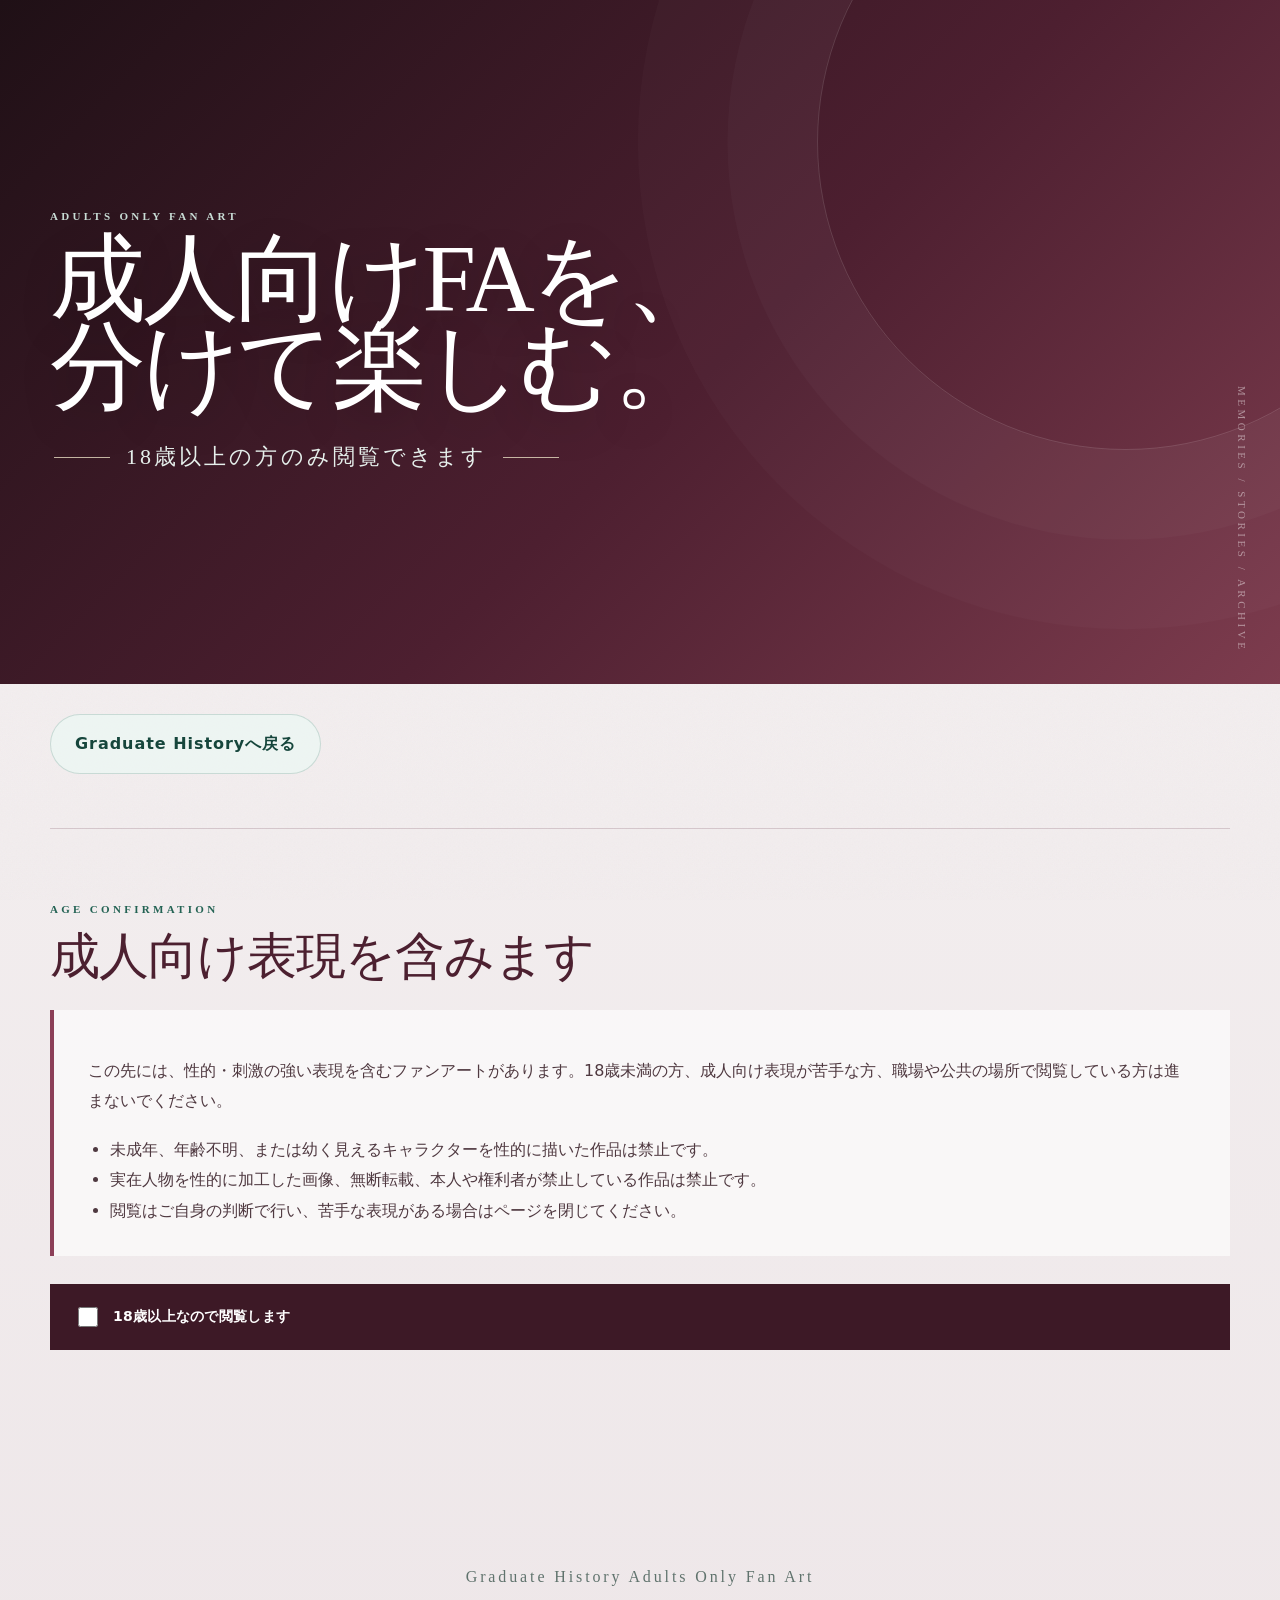
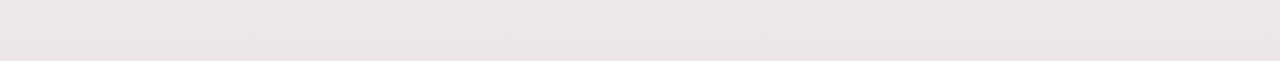
==== adult-fanart/index.html @ 20fa374c "Add files via upload" ====
<!doctype html>
<html lang="ja">
<head>
  <meta charset="utf-8">
  <meta name="viewport" content="width=device-width,initial-scale=1">
  <title>成人向けFA | Graduate History</title>
  <meta name="description" content="18歳以上を対象としたGraduate Historyの成人向けファンアートページ">
  <link rel="stylesheet" href="../styles.css?v=20260721-fa2">
</head>
<body class="fanart-page adult-fanart-page" data-fanart-category="adult">
<header class="hero adult-fanart-hero">
  <div class="wrap">
    <p class="eyebrow">Adults Only Fan Art</p>
    <h1>成人向けFAを、<br>分けて楽しむ。</h1>
    <p class="subtitle">18歳以上の方のみ閲覧できます</p>
  </div>
</header>
<main class="wrap fanart-main">
  <nav class="register-back" aria-label="トップページへ戻る"><a class="button ghost" href="../">Graduate Historyへ戻る</a></nav>

  <section id="adultGate" class="adult-gate">
    <p class="eyebrow">Age Confirmation</p>
    <h2>成人向け表現を含みます</h2>
    <div class="adult-warning">
      <p>この先には、性的・刺激の強い表現を含むファンアートがあります。18歳未満の方、成人向け表現が苦手な方、職場や公共の場所で閲覧している方は進まないでください。</p>
      <ul>
        <li>未成年、年齢不明、または幼く見えるキャラクターを性的に描いた作品は禁止です。</li>
        <li>実在人物を性的に加工した画像、無断転載、本人や権利者が禁止している作品は禁止です。</li>
        <li>閲覧はご自身の判断で行い、苦手な表現がある場合はページを閉じてください。</li>
      </ul>
    </div>
    <label class="adult-confirm"><input id="adultConfirm" type="checkbox"> 18歳以上なので閲覧します</label>
  </section>

  <div id="adultContent" class="adult-content hidden">
    <section class="fanart-gallery-section">
      <div class="fanart-section-heading">
        <p class="eyebrow">Adults Only Random Art</p>
        <h2>成人向けFA</h2>
        <p>承認された成人向け作品の中から、ランダムで一枚を展示します。</p>
      </div>
      <div id="fanArtViewer" class="fanart-viewer adult-fanart-viewer" aria-live="polite">
        <div class="fanart-empty"><p>作品を読み込んでいます。</p></div>
      </div>
      <div class="actions fanart-view-actions">
        <button id="nextFanArtButton" class="button primary" type="button">別の作品を表示</button>
      </div>
      <p class="fanart-protection-copy">掲載画像の無断保存・無断転載・無断使用・AI学習への利用は禁止です。</p>
    </section>

    <section class="fanart-submit-section">
      <div class="fanart-section-heading">
        <p class="eyebrow">Adults Only Contribution</p>
        <h2>成人向けFAを登録する</h2>
        <p>送信された作品は、通常FAとは別に管理者が確認します。</p>
      </div>
      <div class="notice fanart-rules adult-submit-warning">
        <p class="notice-title">成人向けFAの投稿ルール</p>
        <p>成人として明確に設定され、成人に見えるキャラクターの作品のみ登録できます。未成年・年齢不明・幼く見えるキャラクター、実在人物の性的画像、無断転載、掲載許可のない作品は禁止です。</p>
      </div>
      <form id="fanArtForm" class="fanart-form">
        <div class="form-grid fanart-form-grid">
          <label>VTuberの活動名<input name="activityName" type="text" required maxlength="100"></label>
          <label>作品タイトル<input name="title" type="text" maxlength="120"></label>
          <fieldset class="fanart-author-choice wide">
            <legend>作者名の表示</legend>
            <label><input type="radio" name="authorMode" value="anonymous" checked> 匿名で表示</label>
            <label><input type="radio" name="authorMode" value="named"> 記入した名前で表示</label>
          </fieldset>
          <label id="authorNameField" class="wide fanart-conditional-field hidden">表示する作者名<input name="authorName" type="text" maxlength="80" placeholder="作者名・ハンドルネーム"></label>
          <label class="wide">成人向けFA画像<input id="fanArtFile" name="fanArtFile" type="file" accept="image/jpeg,image/png,image/webp" required><span class="field-help">JPEG・PNG・WebP、5MBまで</span></label>
          <div id="fanArtPreview" class="fanart-upload-preview wide hidden"></div>
          <label class="wide">作品について・補足<textarea name="note" rows="4" maxlength="500"></textarea></label>
        </div>
        <label class="rules fanart-submit-rules"><input id="fanArtRulesAccepted" type="checkbox" required> 成人向け投稿ルールを確認し、公開可能な作品のみを送信します。</label>
        <button id="fanArtSubmitButton" class="button primary submit" type="submit" disabled aria-disabled="true">成人向けFAを送信する</button>
        <p id="fanArtFormMessage" class="form-message" aria-live="polite"></p>
      </form>
    </section>
  </div>
</main>
<footer><div class="wrap">Graduate History Adults Only Fan Art</div></footer>
<script src="../config.js"></script>
<script src="../fanart.js?v=20260721-fa2"></script>
</body>
</html>
---- styles.css ----
:root{
  --aoi-950:#071f1b;
  --aoi-900:#0d3029;
  --aoi-800:#16463c;
  --aoi-700:#246354;
  --aoi-600:#3a7f6d;
  --aoi-500:#67a08f;
  --aoi-300:#b9d3cb;
  --aoi-200:#d7e7e2;
  --aoi-100:#edf5f2;
  --moon:#f7f8f4;
  --paper:#fbfbf8;
  --ink:#172722;
  --muted:#6e7e78;
  --gold:#b7a06a;
  --gold-soft:#e7dcc1;
  --line:rgba(24,73,62,.14);
  --shadow:0 32px 90px rgba(6,33,28,.11);
}

*{box-sizing:border-box}
html{scroll-behavior:smooth}
body{
  margin:0;
  min-height:100vh;
  color:var(--ink);
  font-family:"Yu Gothic","Hiragino Kaku Gothic ProN",system-ui,sans-serif;
  line-height:1.85;
  background:
    radial-gradient(circle at 9% 12%,rgba(103,160,143,.12),transparent 27%),
    radial-gradient(circle at 92% 30%,rgba(183,160,106,.10),transparent 22%),
    linear-gradient(180deg,#f7faf8 0%,#eef4f1 52%,#f8f8f4 100%);
}
body::before{
  content:"";
  position:fixed;
  inset:0;
  pointer-events:none;
  opacity:.24;
  background-image:url("data:image/svg+xml,%3Csvg xmlns='http://www.w3.org/2000/svg' width='180' height='180' viewBox='0 0 180 180'%3E%3Cfilter id='n'%3E%3CfeTurbulence type='fractalNoise' baseFrequency='.8' numOctaves='3' stitchTiles='stitch'/%3E%3C/filter%3E%3Crect width='100%25' height='100%25' filter='url(%23n)' opacity='.12'/%3E%3C/svg%3E");
}

.wrap{width:min(1180px,calc(100% - 40px));margin:auto;position:relative;z-index:1}

.hero{
  position:relative;
  min-height:76vh;
  display:grid;
  align-items:center;
  overflow:hidden;
  color:#fff;
  background:
    linear-gradient(115deg,rgba(5,27,23,.98) 0%,rgba(13,48,41,.96) 52%,rgba(29,91,76,.91) 100%),
    radial-gradient(circle at 72% 28%,rgba(255,255,255,.10),transparent 34%);
}
.hero::before{
  content:"";
  position:absolute;
  width:48vw;
  height:48vw;
  min-width:430px;
  min-height:430px;
  right:-12vw;
  top:-13vw;
  border-radius:50%;
  border:1px solid rgba(255,255,255,.14);
  box-shadow:0 0 0 7vw rgba(255,255,255,.025),0 0 0 14vw rgba(255,255,255,.018);
}
.hero::after{
  content:"MEMORIES  /  STORIES  /  ARCHIVE";
  position:absolute;
  right:28px;
  bottom:32px;
  color:rgba(255,255,255,.46);
  font-family:Georgia,serif;
  font-size:11px;
  letter-spacing:.32em;
  writing-mode:vertical-rl;
}
.hero .wrap{padding:90px 0}
.hero .eyebrow{color:#c9ddd6}
.hero h1{
  margin:0;
  max-width:900px;
  font-family:Georgia,"Yu Mincho",serif;
  font-weight:400;
  font-size:clamp(54px,10vw,128px);
  line-height:.92;
  letter-spacing:-.035em;
  text-shadow:0 12px 42px rgba(0,0,0,.22);
}
.subtitle{
  margin:26px 0 0;
  padding-left:4px;
  font-family:"Yu Mincho",serif;
  font-size:clamp(15px,2vw,22px);
  letter-spacing:.14em;
  color:#e5efeb;
}
.subtitle::before{content:"";display:inline-block;width:56px;height:1px;background:var(--gold-soft);vertical-align:middle;margin-right:16px;opacity:.8}

main{padding:34px 0 88px}
.panel{
  position:relative;
  overflow:hidden;
  margin:42px 0;
  padding:48px;
  border:1px solid rgba(255,255,255,.65);
  border-radius:34px;
  background:rgba(251,252,249,.78);
  box-shadow:var(--shadow);
  backdrop-filter:blur(22px) saturate(120%);
}
.panel::before{
  content:"";
  position:absolute;
  width:180px;
  height:180px;
  right:-72px;
  top:-86px;
  border-radius:50%;
  border:1px solid rgba(36,99,84,.10);
  box-shadow:0 0 0 26px rgba(36,99,84,.025);
}
.panel:nth-of-type(even){margin-left:4vw}
.panel:nth-of-type(odd){margin-right:4vw}

.eyebrow{
  margin:0 0 8px;
  color:var(--aoi-700);
  font-family:Georgia,serif;
  font-size:11px;
  font-weight:600;
  letter-spacing:.30em;
  text-transform:uppercase;
}
h2{
  margin:0 0 24px;
  color:var(--aoi-950);
  font-family:Georgia,"Yu Mincho",serif;
  font-weight:500;
  font-size:clamp(30px,4.2vw,50px);
  line-height:1.18;
  letter-spacing:-.02em;
}
.lead{font-size:18px;color:#38554d}
.muted{color:var(--muted)}
.hidden{display:none!important}

.section-head,.search-row,.actions{display:flex;gap:18px;align-items:center;justify-content:space-between}
.button{
  position:relative;
  overflow:hidden;
  border:0;
  border-radius:999px;
  padding:14px 24px;
  font-weight:800;
  letter-spacing:.06em;
  cursor:pointer;
  text-decoration:none;
  display:inline-flex;
  align-items:center;
  justify-content:center;
  transition:transform .22s ease,box-shadow .22s ease,filter .22s ease;
}
.button::after{content:"";position:absolute;inset:0;background:linear-gradient(110deg,transparent 20%,rgba(255,255,255,.22),transparent 80%);transform:translateX(-120%);transition:transform .45s ease}
.button:hover{transform:translateY(-2px)}
.button:hover::after{transform:translateX(120%)}
.primary{color:#fff;background:linear-gradient(135deg,var(--aoi-900),var(--aoi-600));box-shadow:0 15px 34px rgba(13,48,41,.20)}
.ghost{color:var(--aoi-800);background:rgba(237,245,242,.9);border:1px solid rgba(36,99,84,.18)}

.video-grid{display:grid;grid-template-columns:repeat(3,1fr);gap:20px}
.video-card,.profile-card{
  position:relative;
  min-height:180px;
  overflow:hidden;
  padding:24px;
  border:1px solid rgba(36,99,84,.12);
  border-radius:26px;
  background:linear-gradient(160deg,rgba(255,255,255,.95),rgba(237,245,242,.82));
  box-shadow:0 16px 40px rgba(12,55,46,.07);
  transition:transform .22s ease,box-shadow .22s ease,border-color .22s ease;
}
.video-card::before,.profile-card::before{content:"";position:absolute;left:0;top:0;width:100%;height:4px;background:linear-gradient(90deg,var(--aoi-700),var(--gold),transparent)}
.video-card:hover,.profile-card:hover{transform:translateY(-5px);box-shadow:0 24px 54px rgba(12,55,46,.11);border-color:rgba(36,99,84,.22)}
.video-card h3,.profile-card h3{margin:0 0 10px;color:var(--aoi-950);font-family:"Yu Mincho",serif;font-size:22px}
.video-card a{color:var(--aoi-700);font-weight:800;text-decoration:none;border-bottom:1px solid rgba(36,99,84,.28)}
.profile-list{display:grid;grid-template-columns:repeat(2,1fr);gap:18px;margin-top:24px}

.search-row{
  padding:8px;
  border-radius:999px;
  background:rgba(255,255,255,.78);
  border:1px solid rgba(36,99,84,.15);
  box-shadow:inset 0 1px 0 rgba(255,255,255,.75),0 12px 30px rgba(13,48,41,.06);
}
.search-row input{
  flex:1;
  min-width:0;
  padding:12px 18px;
  border:0;
  border-radius:999px;
  background:transparent;
  color:var(--ink);
  font:inherit;
}
.search-row input:focus,input:focus,select:focus,textarea:focus{outline:none;border-color:var(--aoi-500);box-shadow:0 0 0 4px rgba(58,127,109,.12)}

.notice{
  margin:24px 0;
  padding:20px 22px;
  color:#38534b;
  background:linear-gradient(135deg,rgba(237,245,242,.94),rgba(255,255,255,.78));
  border:1px solid rgba(36,99,84,.13);
  border-left:3px solid var(--gold);
  border-radius:18px;
}
.tabs{display:flex;gap:10px;flex-wrap:wrap;margin:30px 0}
.tab{
  border:1px solid rgba(36,99,84,.16);
  border-radius:999px;
  background:rgba(255,255,255,.70);
  color:var(--aoi-800);
  padding:11px 18px;
  cursor:pointer;
  font-weight:800;
  transition:.2s ease;
}
.tab:hover{background:var(--aoi-100);transform:translateY(-1px)}
.tab.active{color:#fff;border-color:transparent;background:linear-gradient(135deg,var(--aoi-900),var(--aoi-600));box-shadow:0 10px 22px rgba(13,48,41,.16)}

.form-section{
  border:1px solid rgba(36,99,84,.12);
  border-radius:24px;
  margin:18px 0;
  overflow:hidden;
  background:rgba(255,255,255,.62);
  box-shadow:0 14px 34px rgba(12,55,46,.045);
}
.form-section summary{
  position:relative;
  cursor:pointer;
  list-style:none;
  padding:21px 60px 21px 24px;
  color:var(--aoi-950);
  font-family:"Yu Mincho",serif;
  font-size:20px;
  font-weight:700;
  letter-spacing:.03em;
  background:linear-gradient(90deg,rgba(237,245,242,.92),rgba(255,255,255,.74));
}
.form-section summary::-webkit-details-marker{display:none}
.form-section summary::after{content:"＋";position:absolute;right:22px;top:50%;transform:translateY(-50%);color:var(--gold);font-family:system-ui,sans-serif;font-size:23px;font-weight:400}
.form-section[open] summary::after{content:"−"}
.form-section[open] summary{border-bottom:1px solid rgba(36,99,84,.10)}
.form-grid{display:grid;grid-template-columns:repeat(2,1fr);gap:20px;padding:26px}
.wide{grid-column:1/-1}
label{display:grid;gap:9px;color:#385149;font-size:14px;font-weight:800;letter-spacing:.02em}
input,select,textarea{
  width:100%;
  padding:14px 15px;
  border:1px solid rgba(36,99,84,.18);
  border-radius:15px;
  background:rgba(255,255,255,.88);
  color:var(--ink);
  font:inherit;
  transition:.18s ease;
}
input:hover,select:hover,textarea:hover{border-color:rgba(36,99,84,.30)}
textarea{resize:vertical;min-height:100px}
.rules{display:flex;align-items:flex-start;gap:12px;margin:24px 0;padding:17px 18px;border-radius:17px;background:rgba(237,245,242,.86);border:1px solid rgba(36,99,84,.11)}
.rules input{width:auto;margin-top:7px}
.form-message{min-height:1.8em;color:var(--aoi-800);font-weight:800}
.submit{min-width:240px}

footer{padding:28px 0 70px;text-align:center;color:#60736d;font-family:Georgia,serif;letter-spacing:.18em}
.bgm-toggle{
  position:fixed;
  right:22px;
  bottom:22px;
  z-index:1000;
  border:1px solid rgba(255,255,255,.18);
  border-radius:999px;
  padding:13px 18px;
  background:rgba(7,31,27,.88);
  color:#fff;
  font-weight:800;
  letter-spacing:.05em;
  cursor:pointer;
  box-shadow:0 18px 42px rgba(0,0,0,.22);
  backdrop-filter:blur(12px);
}

@media(max-width:900px){
  .hero{min-height:62vh}
  .panel:nth-of-type(even),.panel:nth-of-type(odd){margin-left:0;margin-right:0}
  .video-grid{grid-template-columns:1fr 1fr}
}
@media(max-width:720px){
  #registrationForm .detail-registration-title{
    margin:42px 0 16px;
    padding-top:18px;
    font-size:23px;
    letter-spacing:.08em;
  }
  .wrap{width:min(100% - 24px,1180px)}
  .hero .wrap{padding:72px 0}
  .hero::after{display:none}
  .panel{padding:26px 20px;border-radius:26px;margin:24px 0}
  .video-grid,.profile-list,.form-grid{grid-template-columns:1fr}
  .wide{grid-column:auto}
  .section-head,.search-row,.actions{align-items:stretch;flex-direction:column}
  .search-row{border-radius:24px;padding:10px}
  .search-row input{width:100%}
  .section-head .button,.search-row .button,.actions .button{width:100%}
  .bgm-toggle{right:14px;bottom:14px}
}

/* ===== Editorial form redesign ===== */
#registrationForm{
  --field-bg:rgba(255,255,255,.72);
  --field-line:rgba(20,76,64,.16);
  --field-focus:rgba(58,127,109,.18);
  counter-reset:field;
}

#registrationForm .detail-registration-title{
  margin:58px 0 20px;
  padding-top:22px;
  border-top:1px solid rgba(36,99,84,.16);
  color:var(--aoi-900);
  font-family:"Yu Mincho","Hiragino Mincho ProN",serif;
  font-size:clamp(24px,3vw,34px);
  font-weight:600;
  letter-spacing:.12em;
}

#registrationForm .form-section{
  border:0;
  border-radius:30px;
  background:
    linear-gradient(145deg,rgba(255,255,255,.76),rgba(237,245,242,.60));
  box-shadow:
    0 22px 60px rgba(8,44,37,.075),
    inset 0 1px 0 rgba(255,255,255,.9);
}

#registrationForm .form-section summary{
  min-height:76px;
  display:flex;
  align-items:center;
  padding:22px 74px 22px 30px;
  border:1px solid rgba(36,99,84,.10);
  border-radius:30px;
  background:
    linear-gradient(110deg,rgba(255,255,255,.94),rgba(230,241,237,.82));
  font-size:21px;
  letter-spacing:.08em;
}

#registrationForm .form-section[open] summary{
  border-radius:30px 30px 0 0;
  border-bottom-color:transparent;
}

#registrationForm .form-section summary::after{
  right:28px;
  width:34px;
  height:34px;
  display:grid;
  place-items:center;
  border:1px solid rgba(36,99,84,.14);
  border-radius:50%;
  background:rgba(255,255,255,.72);
  color:var(--aoi-700);
  font-size:20px;
}

#registrationForm .form-grid{
  gap:18px;
  padding:24px;
  border:1px solid rgba(36,99,84,.10);
  border-top:0;
  border-radius:0 0 30px 30px;
  background:
    linear-gradient(180deg,rgba(248,251,249,.72),rgba(255,255,255,.52));
}

#registrationForm .form-grid > label{
  counter-increment:field;
  position:relative;
  isolation:isolate;
  display:block;
  min-height:112px;
  padding:20px 20px 16px;
  overflow:hidden;
  border:1px solid var(--field-line);
  border-radius:22px;
  background:
    linear-gradient(145deg,rgba(255,255,255,.88),rgba(245,249,247,.72));
  box-shadow:
    0 10px 28px rgba(9,47,39,.045),
    inset 0 1px 0 rgba(255,255,255,.95);
  color:var(--aoi-900);
  font-family:"Yu Mincho","Hiragino Mincho ProN",serif;
  font-size:14px;
  font-weight:700;
  letter-spacing:.055em;
  transition:transform .22s ease,border-color .22s ease,box-shadow .22s ease,background .22s ease;
}

#registrationForm .form-grid > label::before{
  content:counter(field,decimal-leading-zero);
  position:absolute;
  right:16px;
  top:13px;
  z-index:-1;
  color:rgba(36,99,84,.065);
  font-family:Georgia,serif;
  font-size:42px;
  font-weight:400;
  line-height:1;
}

#registrationForm .form-grid > label::after{
  content:"";
  position:absolute;
  left:20px;
  right:20px;
  bottom:14px;
  height:1px;
  z-index:0;
  background:linear-gradient(90deg,var(--aoi-600),rgba(58,127,109,.08));
  transform:scaleX(0);
  transform-origin:left;
  transition:transform .24s ease;
}

#registrationForm .form-grid > label:focus-within{
  transform:translateY(-3px);
  border-color:rgba(58,127,109,.40);
  background:rgba(255,255,255,.96);
  box-shadow:
    0 18px 38px rgba(8,45,37,.10),
    0 0 0 5px var(--field-focus);
}

#registrationForm .form-grid > label:focus-within::after{transform:scaleX(1)}

#registrationForm .form-grid > label:hover{
  border-color:rgba(58,127,109,.28);
  box-shadow:0 14px 34px rgba(8,45,37,.075);
}

#registrationForm input,
#registrationForm select,
#registrationForm textarea{
  position:relative;
  z-index:1;
  display:block;
  margin-top:10px;
  padding:12px 0 8px;
  border:0;
  border-bottom:1px solid rgba(36,99,84,.22);
  border-radius:0;
  background:transparent;
  box-shadow:none;
  color:#183b32;
  font-family:"Yu Gothic","Hiragino Kaku Gothic ProN",system-ui,sans-serif;
  font-size:16px;
  font-weight:500;
  line-height:1.7;
}

#registrationForm input::placeholder,
#registrationForm textarea::placeholder{color:#9aaba5;font-weight:400}

#registrationForm input:focus,
#registrationForm select:focus,
#registrationForm textarea:focus{
  outline:none;
  border-color:var(--aoi-600);
  box-shadow:none;
}

#registrationForm textarea{
  min-height:112px;
  padding:13px 14px;
  border:1px solid rgba(36,99,84,.14);
  border-radius:14px;
  background:
    repeating-linear-gradient(
      to bottom,
      rgba(255,255,255,.66) 0,
      rgba(255,255,255,.66) 31px,
      rgba(58,127,109,.09) 32px
    );
  line-height:32px;
}

#registrationForm textarea:focus{
  border-color:rgba(58,127,109,.40);
  background:
    repeating-linear-gradient(
      to bottom,
      rgba(255,255,255,.95) 0,
      rgba(255,255,255,.95) 31px,
      rgba(58,127,109,.12) 32px
    );
}

#registrationForm select{
  cursor:pointer;
  appearance:none;
  background-image:
    linear-gradient(45deg,transparent 50%,var(--aoi-600) 50%),
    linear-gradient(135deg,var(--aoi-600) 50%,transparent 50%);
  background-position:calc(100% - 14px) 55%,calc(100% - 8px) 55%;
  background-size:6px 6px,6px 6px;
  background-repeat:no-repeat;
  padding-right:30px;
}

#registrationForm input[type="date"]{
  color-scheme:light;
}

#registrationForm .wide{
  grid-column:1/-1;
  min-height:132px;
}

#registrationForm .rules{
  position:relative;
  margin:30px 0 22px;
  padding:20px 22px 20px 58px;
  border:1px solid rgba(36,99,84,.12);
  border-radius:22px;
  background:linear-gradient(135deg,rgba(237,245,242,.95),rgba(255,255,255,.74));
  color:#36534a;
  font-family:"Yu Mincho",serif;
}

#registrationForm .rules input{
  position:absolute;
  left:22px;
  top:18px;
  width:22px;
  height:22px;
  margin:0;
  accent-color:var(--aoi-700);
}

#registrationForm .submit{
  min-width:300px;
  padding:16px 30px;
  border-radius:18px;
  font-family:"Yu Mincho",serif;
  letter-spacing:.12em;
}

@media(max-width:720px){
  #registrationForm .form-section summary{
    min-height:66px;
    padding:18px 58px 18px 20px;
    font-size:17px;
    letter-spacing:.04em;
  }
  #registrationForm .form-grid{padding:14px;gap:14px}
  #registrationForm .form-grid > label{min-height:104px;padding:18px 16px 14px;border-radius:18px}
  #registrationForm .form-grid > label::before{font-size:34px}
  #registrationForm .wide{grid-column:auto}
  #registrationForm .submit{width:100%;min-width:0}
}


/* ===== Stylish memories & search sections ===== */
.panel-feature{
  border-radius:38px;
  background:
    linear-gradient(135deg,rgba(251,252,249,.90),rgba(237,245,242,.70)),
    radial-gradient(circle at top right,rgba(183,160,106,.12),transparent 30%);
}
.split-head{align-items:flex-end;gap:24px}
.section-copy{
  max-width:700px;
  margin:14px 0 0;
  color:#48635b;
  font-size:15px;
  line-height:1.95;
}
.curation-band{
  display:flex;
  flex-wrap:wrap;
  gap:12px;
  margin:22px 0 24px;
}
.curation-band span,
.search-tags span,
.empty-tags span{
  display:inline-flex;
  align-items:center;
  padding:8px 14px;
  border-radius:999px;
  border:1px solid rgba(36,99,84,.15);
  background:rgba(255,255,255,.65);
  color:var(--aoi-700);
  font-size:12px;
  letter-spacing:.08em;
  text-transform:uppercase;
}
.search-tags{display:flex;flex-wrap:wrap;gap:10px;justify-content:flex-end;max-width:360px}
.search-tags span{cursor:pointer;transition:transform .2s ease, background .2s ease, border-color .2s ease}
.search-tags span:hover{transform:translateY(-2px);background:var(--aoi-100);border-color:rgba(36,99,84,.26)}
.video-grid-premium{grid-template-columns:repeat(3,1fr)}
.search-headline{
  display:flex;
  justify-content:space-between;
  gap:24px;
  align-items:flex-end;
  margin-bottom:16px;
}
.search-shell{
  position:relative;
  padding:18px;
  border-radius:30px;
  background:linear-gradient(145deg,rgba(255,255,255,.72),rgba(237,245,242,.58));
  border:1px solid rgba(36,99,84,.10);
  box-shadow:inset 0 1px 0 rgba(255,255,255,.92),0 16px 40px rgba(12,55,46,.05);
}
.search-row-premium{
  position:relative;
  padding:10px 10px 10px 54px;
  background:rgba(255,255,255,.85);
  border:1px solid rgba(36,99,84,.12);
  box-shadow:0 12px 34px rgba(12,55,46,.06);
}
.search-icon{
  position:absolute;
  left:22px;
  top:50%;
  transform:translateY(-50%);
  color:var(--aoi-700);
  font-size:22px;
  opacity:.8;
}
.search-note{
  margin:14px 6px 0;
  color:#6a7d76;
  font-size:13px;
}
.profile-list-premium{margin-top:22px}
.premium-card{
  min-height:220px;
  padding:26px;
  border-radius:30px;
  background:
    linear-gradient(160deg,rgba(255,255,255,.96),rgba(241,247,244,.82));
}
.card-label{
  margin:0 0 14px;
  color:#8c7a4f;
  font-family:Georgia,serif;
  font-size:11px;
  letter-spacing:.20em;
  text-transform:uppercase;
}
.card-sub{color:#537067}
.empty-state{
  position:relative;
  overflow:hidden;
  min-height:300px;
  padding:34px;
  border:1px solid rgba(36,99,84,.12);
  border-radius:32px;
  background:
    radial-gradient(circle at top right,rgba(183,160,106,.12),transparent 25%),
    linear-gradient(160deg,rgba(255,255,255,.97),rgba(239,246,243,.82));
  box-shadow:0 20px 50px rgba(12,55,46,.08);
}
.empty-state h3{
  margin:8px 0 14px;
  color:var(--aoi-950);
  font-family:Georgia,"Yu Mincho",serif;
  font-size:32px;
  font-weight:500;
  line-height:1.25;
}
.empty-state p{
  max-width:720px;
  margin:0;
  color:#4f6b63;
}
.empty-kicker{
  margin:0 0 8px;
  color:#8c7a4f !important;
  font-family:Georgia,serif;
  font-size:11px;
  letter-spacing:.24em;
  text-transform:uppercase;
}
.empty-tags{
  display:flex;
  flex-wrap:wrap;
  gap:10px;
  margin-top:26px;
}
.empty-ornament{
  position:absolute;
  right:-40px;
  top:-30px;
  width:210px;
  height:210px;
  border-radius:50%;
  border:1px solid rgba(36,99,84,.10);
  box-shadow:0 0 0 28px rgba(36,99,84,.04),0 0 0 56px rgba(36,99,84,.025);
}
.wide-empty{grid-column:1/-1}
@media(max-width:900px){
  .search-headline{flex-direction:column;align-items:flex-start}
  .search-tags{justify-content:flex-start;max-width:none}
}
@media(max-width:720px){
  .split-head{align-items:stretch}
  .search-shell{padding:12px;border-radius:24px}
  .search-row-premium{padding-left:46px}
  .search-icon{left:16px}
  .empty-state{padding:26px 22px;min-height:260px}
  .empty-state h3{font-size:26px}
}

/* ===== Home editorial redesign: keep the hero untouched ===== */
.home{
  --home-page-width:min(1280px,calc(100vw - 64px));
  --home-page-gutter:calc((100vw - var(--home-page-width))/2);
  --home-content-inset:calc(var(--home-page-width) * .08333);
}

.home main.wrap{
  width:var(--home-page-width);
  padding:0 0 120px;
}

.home main::before{
  content:"";
  display:block;
  width:1px;
  height:74px;
  margin:0 0 0 8.333%;
  background:linear-gradient(to bottom,rgba(36,99,84,.52),transparent);
}

.home .panel{
  overflow:visible;
  margin:0;
  padding:104px 8.333%;
  border:0;
  border-radius:0;
  background:transparent;
  box-shadow:none;
  backdrop-filter:none;
}

.home .panel::before{display:none}
.home .panel:nth-of-type(even),
.home .panel:nth-of-type(odd){margin:0}

.home .home-intro{
  display:grid;
  grid-template-columns:minmax(180px,.7fr) minmax(0,1.65fr);
  column-gap:8vw;
  align-items:start;
  padding-top:52px;
  padding-bottom:120px;
  border-bottom:1px solid var(--line);
}

.home .home-intro .eyebrow{
  position:relative;
  padding-top:8px;
}

.home .home-intro .eyebrow::after{
  content:"01";
  display:block;
  margin-top:26px;
  color:rgba(13,48,41,.18);
  font-family:Georgia,serif;
  font-size:76px;
  font-weight:400;
  line-height:1;
  letter-spacing:-.05em;
}

.home .home-intro h2{
  max-width:720px;
  margin-bottom:22px;
  font-size:clamp(42px,6vw,82px);
  line-height:1.05;
}

.home .home-intro .lead{
  max-width:660px;
  margin:0;
  color:#4d665e;
  font-size:16px;
}

.home .home-intro .actions{
  grid-column:2;
  justify-content:flex-start;
  margin-top:34px;
}

.home .home-intro .button{
  padding:0 0 8px;
  border-radius:0;
  color:var(--aoi-900);
  background:transparent;
  box-shadow:none;
  border-bottom:1px solid var(--aoi-700);
  font-family:"Yu Mincho",serif;
  font-size:15px;
  letter-spacing:.10em;
}

.home .home-intro .button::before{
  content:"↗";
  order:2;
  margin-left:16px;
  font-family:system-ui,sans-serif;
  font-size:17px;
}

.home .home-intro .button:hover{
  transform:translateX(5px);
}

.home .home-intro .button::after{display:none}

.home .memories-panel{
  position:relative;
  left:50%;
  width:100vw;
  margin-left:-50vw;
  padding:120px calc(var(--home-page-gutter) + var(--home-content-inset));
  color:#eff6f3;
  background:
    radial-gradient(circle at 84% 18%,rgba(183,160,106,.16),transparent 28%),
    linear-gradient(125deg,#071f1b 0%,#0d3029 58%,#16463c 100%);
}

.home .memories-panel::after{
  content:"MEMORIES";
  position:absolute;
  right:4vw;
  top:76px;
  color:rgba(255,255,255,.035);
  font-family:Georgia,serif;
  font-size:clamp(70px,13vw,190px);
  line-height:.8;
  letter-spacing:-.055em;
  pointer-events:none;
}

.home .memories-panel .split-head{
  position:relative;
  z-index:1;
  display:grid;
  grid-template-columns:minmax(0,1.3fr) auto;
  align-items:end;
  padding-bottom:48px;
  border-bottom:1px solid rgba(255,255,255,.16);
}

.home .memories-panel .eyebrow{color:#b8d2ca}
.home .memories-panel h2{color:#fff;font-size:clamp(42px,5.6vw,74px)}
.home .memories-panel .section-copy{max-width:640px;color:#b8cac4}

.home .memories-panel .button{
  padding:0 0 8px;
  border-radius:0;
  color:#fff;
  background:transparent;
  box-shadow:none;
  border-bottom:1px solid rgba(255,255,255,.56);
}

.home .memories-panel .button::after{display:none}
.home .memories-panel .button::before{content:"Shuffle  ↗";font-family:Georgia,serif;font-weight:400;letter-spacing:.12em}
.home .memories-panel .button{font-size:0}

.home .curation-band{
  gap:28px;
  margin:28px 0 32px;
}

.home .curation-band span{
  padding:0;
  border:0;
  border-radius:0;
  background:transparent;
  color:rgba(255,255,255,.52);
  font-family:Georgia,serif;
  font-size:10px;
  letter-spacing:.22em;
}

.home .video-grid{
  counter-reset:video-item;
  display:grid;
  grid-template-columns:repeat(3,1fr);
  gap:0;
  border-top:1px solid rgba(255,255,255,.16);
}

.home .video-card{
  counter-increment:video-item;
  min-height:280px;
  padding:40px 34px 28px 0;
  border:0;
  border-right:1px solid rgba(255,255,255,.14);
  border-radius:0;
  background:transparent;
  box-shadow:none;
  color:#fff;
}

.home .video-card + .video-card{padding-left:34px}
.home .video-card:last-child{border-right:0}

.home .video-card::before{
  content:counter(video-item,decimal-leading-zero);
  position:static;
  display:block;
  width:auto;
  height:auto;
  margin-bottom:62px;
  color:rgba(255,255,255,.34);
  background:none;
  font-family:Georgia,serif;
  font-size:13px;
  letter-spacing:.16em;
}

.home .video-card:hover{
  transform:none;
  box-shadow:none;
}

.home .video-card h3{
  color:#fff;
  font-size:clamp(22px,2.2vw,30px);
  font-weight:500;
  line-height:1.42;
}

.home .video-card .card-label{display:none}
.home .video-card .card-sub{color:#9fb7af}
.home .video-card a{
  display:inline-block;
  margin-top:26px;
  color:#fff;
  border-bottom:1px solid rgba(255,255,255,.38);
  font-size:13px;
  letter-spacing:.08em;
}

.home .graduation-memory{
  display:grid;
  grid-template-columns:minmax(170px,.7fr) minmax(0,1.65fr);
  column-gap:8vw;
  padding-top:112px;
  padding-bottom:112px;
  border-bottom:1px solid var(--line);
}

.home .graduation-memory .eyebrow::after{
  content:"TODAY";
  display:block;
  margin-top:24px;
  color:rgba(13,48,41,.14);
  font-family:Georgia,serif;
  font-size:44px;
  letter-spacing:-.04em;
}

.home .graduation-memory h2,
.home .graduation-memory .lead,
.home .graduation-memory .actions{grid-column:2}
.home .graduation-memory h2{font-size:clamp(36px,5vw,66px)}
.home .graduation-memory .actions{justify-content:flex-start;margin-top:18px}
.home .graduation-memory .button{border-radius:0}

.home .search-panel{
  padding-top:130px;
  padding-bottom:70px;
}

.home .search-headline{
  display:grid;
  grid-template-columns:minmax(0,1.4fr) minmax(220px,.6fr);
  align-items:end;
  gap:8vw;
  margin-bottom:70px;
}

.home .search-panel h2{
  margin-bottom:18px;
  font-size:clamp(46px,7vw,92px);
}

.home .search-tags{
  display:grid;
  grid-template-columns:1fr 1fr;
  gap:0;
  max-width:none;
  border-top:1px solid var(--line);
}

.home .search-tags span{
  justify-content:flex-start;
  padding:13px 4px;
  border:0;
  border-bottom:1px solid var(--line);
  border-radius:0;
  background:transparent;
  color:#557068;
  font-size:11px;
}

.home .search-tags span:nth-child(odd){margin-right:18px}
.home .search-tags span:hover{transform:none;background:transparent;color:var(--aoi-950)}

.home .search-shell{
  padding:0;
  border:0;
  border-radius:0;
  background:transparent;
  box-shadow:none;
}

.home .search-row{
  padding:0;
  border:0;
  border-bottom:1px solid var(--aoi-800);
  border-radius:0;
  background:transparent;
  box-shadow:none;
}

.home .search-icon{
  left:0;
  color:var(--aoi-950);
  font-size:26px;
}

.home .search-row input{
  padding:22px 160px 22px 46px;
  border:0;
  border-radius:0;
  font-family:"Yu Mincho",serif;
  font-size:clamp(18px,2.1vw,28px);
}

.home .search-row .button{
  position:absolute;
  right:0;
  bottom:14px;
  padding:8px 0 6px;
  border-radius:0;
  color:var(--aoi-900);
  background:transparent;
  box-shadow:none;
  border-bottom:1px solid var(--aoi-700);
}

.home .search-row .button::after{display:none}
.home .search-note{margin:14px 0 0}

.home .profile-list{
  counter-reset:profile-item;
  display:grid;
  grid-template-columns:1fr;
  gap:0;
  margin-top:82px;
  border-top:1px solid var(--line);
}

.home .profile-card{
  counter-increment:profile-item;
  display:grid;
  grid-template-columns:90px minmax(0,1.4fr) minmax(160px,.6fr);
  align-items:center;
  gap:30px;
  min-height:0;
  padding:30px 0;
  border:0;
  border-bottom:1px solid var(--line);
  border-radius:0;
  background:transparent;
  box-shadow:none;
}

.home .profile-card::before{
  content:counter(profile-item,decimal-leading-zero);
  position:static;
  width:auto;
  height:auto;
  color:rgba(13,48,41,.28);
  background:none;
  font-family:Georgia,serif;
  font-size:14px;
  letter-spacing:.18em;
}

.home .profile-card:hover{
  transform:translateX(8px);
  border-color:rgba(36,99,84,.34);
  box-shadow:none;
}

.home .profile-card .card-label{display:none}
.home .profile-card h3{margin:0;font-size:clamp(22px,2.6vw,34px);font-weight:500}
.home .profile-card .card-sub{margin:0;color:#72857f}
.home .profile-card > p:last-child{margin:0;text-align:right;color:#49645c}

.home .empty-state{
  min-height:0;
  padding:52px 0;
  border:0;
  border-bottom:1px solid var(--line);
  border-radius:0;
  background:transparent;
  box-shadow:none;
}

.home .memories-panel .empty-state{
  padding-top:42px;
  padding-bottom:42px;
  border-top:0;
  border-bottom:1px solid rgba(255,255,255,.16);
}

.home .memories-panel .empty-state h3{color:#fff}
.home .memories-panel .empty-kicker{color:#b8d2ca!important}
.home .memories-panel .empty-state p{color:#aac0b9}
.home .empty-ornament{display:none}
.home .empty-tags span{border-radius:0;background:transparent}

.home footer{
  border-top:1px solid var(--line);
}

@media(max-width:900px){
  .home{--home-page-width:calc(100vw - 36px)}
  .home main.wrap{width:var(--home-page-width)}
  .home .home-intro,
  .home .graduation-memory{grid-template-columns:1fr;gap:34px}
  .home .home-intro .actions,
  .home .graduation-memory h2,
  .home .graduation-memory .lead,
  .home .graduation-memory .actions{grid-column:1}
  .home .home-intro .eyebrow::after{font-size:54px}
  .home .video-grid{grid-template-columns:1fr}
  .home .video-card,
  .home .video-card + .video-card{
    min-height:0;
    padding:34px 0;
    border-right:0;
    border-bottom:1px solid rgba(255,255,255,.14);
  }
  .home .video-card::before{margin-bottom:28px}
  .home .search-headline{grid-template-columns:1fr;gap:40px}
}

@media(max-width:720px){
  .home{
    --home-page-width:calc(100vw - 24px);
    --home-content-inset:0px;
  }
  .home main.wrap{width:var(--home-page-width)}
  .home main::before{height:48px;margin-left:0}
  .home .panel{padding:72px 0}
  .home .home-intro{padding-top:28px;padding-bottom:76px}
  .home .home-intro h2{font-size:44px}
  .home .home-intro .eyebrow::after{margin-top:16px;font-size:42px}
  .home .memories-panel{padding-top:84px;padding-bottom:84px}
  .home .memories-panel .split-head{grid-template-columns:1fr;gap:28px;align-items:start}
  .home .memories-panel::after{top:46px;right:12px;font-size:64px}
  .home .curation-band{gap:14px 22px;margin-bottom:38px}
  .home .graduation-memory{padding:76px 0}
  .home .search-panel{padding-top:84px}
  .home .search-headline{margin-bottom:46px}
  .home .search-tags{grid-template-columns:1fr}
  .home .search-tags span:nth-child(odd){margin-right:0}
  .home .search-row{display:block;position:relative}
  .home .search-row input{padding:18px 0 18px 38px;font-size:17px}
  .home .search-row .button{position:static;width:auto;margin-top:18px}
  .home .search-icon{top:25px;transform:none;font-size:21px}
  .home .profile-list{margin-top:56px}
  .home .profile-card{
    grid-template-columns:54px 1fr;
    gap:14px 18px;
    padding:24px 0;
  }
  .home .profile-card > p:last-child{
    grid-column:2;
    text-align:left;
  }
  .home .empty-state{padding:38px 0}
}

/* Profile row placement */
.home .profile-card::before{grid-column:1;grid-row:1 / span 2}
.home .profile-card h3{grid-column:2;grid-row:1}
.home .profile-card .card-sub{grid-column:2;grid-row:2}
.home .profile-card > p:last-child{grid-column:3;grid-row:1 / span 2;align-self:center}

@media(max-width:720px){
  .home .profile-card::before{grid-column:1;grid-row:1 / span 3}
  .home .profile-card h3{grid-column:2;grid-row:1}
  .home .profile-card .card-sub{grid-column:2;grid-row:2}
  .home .profile-card > p:last-child{grid-column:2;grid-row:3;text-align:left}
}

/* Memories section alignment fix: all contents share one stable inner column */
.home .memories-panel{
  padding-left:0;
  padding-right:0;
}

.home .memories-panel .memories-inner{
  position:relative;
  z-index:1;
  width:calc(var(--home-page-width) - (var(--home-content-inset) * 2));
  margin-left:auto;
  margin-right:auto;
}

.home .memories-panel .split-head,
.home .memories-panel .curation-band,
.home .memories-panel .video-grid{
  width:100%;
  margin-left:0;
  margin-right:0;
}

.home .memories-panel .empty-state{
  width:100%;
  box-sizing:border-box;
  margin:0;
  padding-left:0;
  padding-right:0;
}

@media(max-width:720px){
  .home .memories-panel .memories-inner{
    width:var(--home-page-width);
  }
}


/* ===== 2026-07-21 final home alignment and typography fixes ===== */
/* Hero subtitle: matching rules on both sides */
.hero .subtitle{
  display:inline-flex;
  align-items:center;
  gap:16px;
  width:auto;
  max-width:100%;
  white-space:nowrap;
}
.hero .subtitle::before,
.hero .subtitle::after{
  content:"";
  display:block;
  flex:0 0 56px;
  width:56px;
  height:1px;
  margin:0;
  background:var(--gold-soft);
  opacity:.8;
}

/* Keep the intro title on one line and use a real rule instead of a dash glyph */
.home .home-intro h2.intro-title{
  display:flex;
  align-items:center;
  gap:clamp(12px,2vw,28px);
  max-width:none;
  margin-bottom:22px;
  white-space:nowrap;
  font-size:clamp(25px,5.6vw,82px);
}
.home .home-intro .intro-title-line{
  display:block;
  flex:0 1 clamp(42px,7vw,112px);
  min-width:34px;
  height:1px;
  background:linear-gradient(90deg,rgba(36,99,84,.92),rgba(36,99,84,.34));
}

/* Make the registration link easier to notice and tap */
.home .home-intro .button{
  padding:4px 0 12px;
  font-size:18px;
  font-weight:600;
  letter-spacing:.11em;
}
.home .home-intro .button::before{
  margin-left:20px;
  font-size:21px;
}

/*
  Memories alignment: do not center with a separately calculated width.
  Anchor the complete inner column to the exact same left guide as every
  regular home section. This removes rounding and inherited-offset drift.
*/
.home .memories-panel{
  left:50%;
  width:100vw;
  margin-left:-50vw;
  padding-left:0;
  padding-right:0;
}
.home .memories-panel .memories-inner{
  position:relative;
  z-index:1;
  width:calc(var(--home-page-width) - (var(--home-content-inset) * 2));
  margin:0;
  margin-left:calc(var(--home-page-gutter) + var(--home-content-inset));
  padding:0;
}
.home .memories-panel .split-head,
.home .memories-panel .curation-band,
.home .memories-panel .video-grid,
.home .memories-panel .empty-state{
  box-sizing:border-box;
  width:100%;
  max-width:none;
  margin-left:0;
  margin-right:0;
  padding-left:0;
  padding-right:0;
  transform:none;
}
.home .memories-panel .split-head > div{
  min-width:0;
  margin:0;
  padding:0;
}
.home .memories-panel .curation-band{
  justify-content:flex-start;
}
.home .memories-panel .video-grid{
  justify-items:stretch;
}
.home .memories-panel .empty-state > *{
  margin-left:0;
}

@media(max-width:720px){
  .hero .subtitle{gap:10px;font-size:clamp(13px,4vw,17px);letter-spacing:.08em}
  .hero .subtitle::before,
  .hero .subtitle::after{flex-basis:28px;width:28px}

  .home .home-intro h2.intro-title{
    gap:10px;
    font-size:clamp(25px,7.1vw,44px);
  }
  .home .home-intro .intro-title-line{
    flex-basis:42px;
    min-width:28px;
  }
  .home .home-intro .button{
    font-size:17px;
  }
  .home .memories-panel .memories-inner{
    width:var(--home-page-width);
    margin-left:var(--home-page-gutter);
  }
}

/* ===== 2026-07-21 memories section: remove isolated dark background ===== */
/* Keep this section in the same editorial column as all other home sections. */
.home .memories-panel{
  position:relative;
  left:auto;
  width:var(--home-page-width);
  margin:0;
  padding:104px var(--home-content-inset);
  color:var(--ink);
  background:transparent;
  border-bottom:1px solid var(--line);
}

.home .memories-panel::after{display:none}

.home .memories-panel .memories-inner{
  position:relative;
  z-index:1;
  width:100%;
  margin:0;
  padding:0;
}

.home .memories-panel .split-head,
.home .memories-panel .curation-band,
.home .memories-panel .video-grid,
.home .memories-panel .empty-state{
  box-sizing:border-box;
  width:100%;
  max-width:none;
  margin-left:0;
  margin-right:0;
  padding-left:0;
  padding-right:0;
  transform:none;
}

.home .memories-panel .split-head{
  padding-bottom:48px;
  border-bottom:1px solid var(--line);
}

.home .memories-panel .eyebrow{color:var(--aoi-700)}
.home .memories-panel h2{
  color:var(--aoi-950);
  font-size:clamp(42px,5.6vw,74px);
}
.home .memories-panel .section-copy{
  max-width:640px;
  color:#48635b;
}

.home .memories-panel .button{
  padding:0 0 8px;
  border-radius:0;
  color:var(--aoi-900);
  background:transparent;
  box-shadow:none;
  border-bottom:1px solid var(--aoi-700);
}
.home .memories-panel .button::before{
  content:"Shuffle  ↗";
  color:inherit;
}

.home .curation-band{
  justify-content:flex-start;
  gap:28px;
  margin:28px 0 32px;
}
.home .curation-band span{
  padding:0;
  border:0;
  border-radius:0;
  background:transparent;
  color:rgba(13,48,41,.48);
  font-family:Georgia,serif;
  font-size:10px;
  letter-spacing:.22em;
}

.home .memories-panel .video-grid{
  border-top:1px solid var(--line);
}
.home .memories-panel .video-card{
  color:var(--ink);
  border-right:1px solid var(--line);
}
.home .memories-panel .video-card h3{color:var(--aoi-950)}
.home .memories-panel .video-card .card-sub{color:#61756e}
.home .memories-panel .video-card a{color:var(--aoi-700)}
.home .memories-panel .video-card::before{color:rgba(13,48,41,.28)}

.home .memories-panel .empty-state{
  margin:0;
  padding-top:42px;
  padding-bottom:42px;
  border-top:0;
  border-bottom:1px solid var(--line);
  color:var(--ink);
  background:transparent;
}
.home .memories-panel .empty-state > *{margin-left:0}
.home .memories-panel .empty-state h3{color:var(--aoi-950)}
.home .memories-panel .empty-kicker{color:#8c7a4f!important}
.home .memories-panel .empty-state p{color:#4f6b63}
.home .memories-panel .empty-tags span{color:var(--aoi-700)}

@media(max-width:720px){
  .home .memories-panel{
    width:var(--home-page-width);
    padding:84px 0;
  }
  .home .memories-panel .memories-inner{
    width:100%;
    margin:0;
  }
  .home .memories-panel .split-head{
    grid-template-columns:1fr;
    gap:28px;
    align-items:start;
  }
  .home .curation-band{
    gap:14px 22px;
    margin-bottom:38px;
  }
}

/* ===== 2026-07-21 gallery atmosphere redesign ===== */
/* Hero is intentionally untouched. Everything below it becomes a curated archive. */
.home{
  background:
    radial-gradient(circle at 8% 16%,rgba(79,139,122,.12),transparent 26%),
    radial-gradient(circle at 91% 54%,rgba(183,160,106,.13),transparent 24%),
    linear-gradient(180deg,#f3f7f4 0%,#fbfaf5 44%,#eef4f1 100%);
}
.home::after{
  content:"";
  position:fixed;
  inset:0;
  z-index:-1;
  pointer-events:none;
  opacity:.32;
  background-image:
    linear-gradient(rgba(19,65,55,.035) 1px,transparent 1px),
    linear-gradient(90deg,rgba(19,65,55,.035) 1px,transparent 1px);
  background-size:72px 72px;
  -webkit-mask-image:linear-gradient(to bottom,transparent 0,#000 18%,#000 82%,transparent 100%);
  mask-image:linear-gradient(to bottom,transparent 0,#000 18%,#000 82%,transparent 100%);
}

.home main.wrap{
  position:relative;
  isolation:isolate;
}
.home main::before{
  height:92px;
  margin-left:var(--home-content-inset);
  background:linear-gradient(to bottom,rgba(36,99,84,.68),rgba(183,160,106,.42),transparent);
}
.home main::after{
  content:"";
  position:absolute;
  top:64px;
  left:calc(var(--home-content-inset) - 4px);
  width:9px;
  height:9px;
  border-radius:50%;
  background:var(--gold);
  box-shadow:0 0 0 7px rgba(183,160,106,.12);
}

/* 01 — contribution: soft editorial canvas */
.home .home-intro{
  position:relative;
  overflow:hidden;
  min-height:530px;
  padding-top:78px;
  padding-bottom:116px;
  border-bottom:0;
  background:
    radial-gradient(circle at 84% 28%,rgba(183,160,106,.17),transparent 23%),
    linear-gradient(135deg,rgba(255,255,255,.86),rgba(236,245,241,.68));
  box-shadow:0 28px 90px rgba(12,48,41,.09);
}
.home .home-intro::before{
  content:"COMMUNITY\A ARCHIVE";
  white-space:pre;
  position:absolute;
  right:-18px;
  bottom:-18px;
  color:rgba(13,48,41,.045);
  font-family:Georgia,serif;
  font-size:clamp(72px,12vw,168px);
  line-height:.73;
  letter-spacing:-.06em;
  text-align:right;
  pointer-events:none;
}
.home .home-intro::after{
  content:"";
  position:absolute;
  right:7%;
  top:54px;
  width:160px;
  aspect-ratio:1;
  border:1px solid rgba(36,99,84,.14);
  border-radius:50%;
  box-shadow:
    0 0 0 24px rgba(36,99,84,.025),
    0 0 0 48px rgba(183,160,106,.018);
}
.home .home-intro > *{position:relative;z-index:1}
.home .home-intro .eyebrow::after{
  color:rgba(13,48,41,.20);
  text-shadow:0 12px 30px rgba(13,48,41,.08);
}
.home .home-intro h2.intro-title{
  letter-spacing:-.045em;
}
.home .home-intro .intro-title-line{
  height:2px;
  background:linear-gradient(90deg,var(--gold),rgba(36,99,84,.45));
}
.home .home-intro .lead{
  position:relative;
  padding-left:22px;
  color:#476159;
}
.home .home-intro .lead::before{
  content:"";
  position:absolute;
  left:0;
  top:.6em;
  width:7px;
  height:7px;
  border-radius:50%;
  background:var(--gold);
}
.home .home-intro .button{
  padding:15px 24px 15px 28px;
  border:1px solid rgba(13,48,41,.28);
  background:rgba(255,255,255,.56);
  box-shadow:0 14px 30px rgba(13,48,41,.09);
  backdrop-filter:blur(10px);
}
.home .home-intro .button:hover{
  transform:translateY(-3px);
  color:#fff;
  background:var(--aoi-900);
  box-shadow:0 18px 38px rgba(13,48,41,.18);
}

/* 02 — memories: full-bleed dark gallery without changing the content guide */
.home .memories-panel{
  position:relative;
  left:auto;
  width:var(--home-page-width);
  margin:0;
  padding:128px var(--home-content-inset) 118px;
  color:#eff6f3;
  background:
    radial-gradient(circle at 86% 12%,rgba(183,160,106,.18),transparent 26%),
    radial-gradient(circle at 12% 82%,rgba(80,142,123,.17),transparent 26%),
    linear-gradient(125deg,#061c18 0%,#0b3129 58%,#16463c 100%);
  box-shadow:0 0 0 100vmax #0b3029;
  clip-path:inset(0 -100vmax);
  border:0;
}
.home .memories-panel::before{
  content:"02";
  display:block;
  position:absolute;
  left:var(--home-content-inset);
  top:54px;
  color:rgba(255,255,255,.17);
  font-family:Georgia,serif;
  font-size:13px;
  letter-spacing:.24em;
}
.home .memories-panel::after{
  content:"MEMORIES";
  display:block;
  position:absolute;
  right:calc(var(--home-content-inset) * .3);
  top:62px;
  color:rgba(255,255,255,.045);
  font-family:Georgia,serif;
  font-size:clamp(72px,13vw,176px);
  line-height:.8;
  letter-spacing:-.06em;
  pointer-events:none;
}
.home .memories-panel .memories-inner{
  width:100%;
  margin:0;
  padding:0;
}
.home .memories-panel .split-head,
.home .memories-panel .curation-band,
.home .memories-panel .video-grid,
.home .memories-panel .empty-state{
  width:100%;
  margin-left:0;
  margin-right:0;
}
.home .memories-panel .split-head{
  position:relative;
  z-index:1;
  padding-bottom:48px;
  border-bottom:1px solid rgba(255,255,255,.17);
}
.home .memories-panel .eyebrow{color:#bad4cc}
.home .memories-panel h2{
  color:#fff;
  text-shadow:0 16px 34px rgba(0,0,0,.20);
}
.home .memories-panel .section-copy{color:#b8cbc5}
.home .memories-panel .button{
  color:#fff;
  border-bottom-color:rgba(255,255,255,.55);
}
.home .curation-band{
  position:relative;
  z-index:1;
  display:flex;
  flex-wrap:wrap;
  padding:23px 0;
  margin:0;
  border-bottom:1px solid rgba(255,255,255,.12);
}
.home .curation-band span{
  position:relative;
  color:rgba(255,255,255,.62);
}
.home .curation-band span:not(:last-child)::after{
  content:"";
  display:inline-block;
  width:28px;
  height:1px;
  margin-left:28px;
  vertical-align:middle;
  background:rgba(183,160,106,.48);
}
.home .memories-panel .video-grid{
  position:relative;
  z-index:1;
  border-top:0;
}
.home .memories-panel .video-card{
  color:#fff;
  border-right-color:rgba(255,255,255,.14);
}
.home .memories-panel .video-card h3{color:#fff}
.home .memories-panel .video-card .card-sub{color:#9fb7af}
.home .memories-panel .video-card a{color:#fff}
.home .memories-panel .video-card::before{color:rgba(255,255,255,.34)}
.home .memories-panel .empty-state{
  position:relative;
  z-index:1;
  display:grid;
  grid-template-columns:minmax(120px,.45fr) minmax(0,1.5fr);
  gap:28px 54px;
  align-items:start;
  padding:54px 0 50px;
  color:#fff;
  border-bottom:1px solid rgba(255,255,255,.15);
  background:transparent;
}
.home .memories-panel .empty-state::before{
  content:"NO. 000";
  grid-column:1;
  grid-row:1 / span 4;
  color:rgba(255,255,255,.24);
  font-family:Georgia,serif;
  font-size:12px;
  letter-spacing:.22em;
}
.home .memories-panel .empty-state > *{grid-column:2;margin-left:0}
.home .memories-panel .empty-state h3{color:#fff}
.home .memories-panel .empty-kicker{color:#c8b98e!important}
.home .memories-panel .empty-state p{color:#b4c8c1}
.home .memories-panel .empty-tags span{
  color:#dcebe6;
  border-bottom:1px solid rgba(255,255,255,.25);
}

/* 03 — today's record: luminous museum label */
.home .graduation-memory{
  position:relative;
  margin:112px 0;
  padding:92px var(--home-content-inset);
  border:1px solid rgba(36,99,84,.13);
  background:
    linear-gradient(90deg,rgba(255,255,255,.90),rgba(243,248,245,.75));
  box-shadow:0 24px 70px rgba(13,48,41,.08);
}
.home .graduation-memory::before{
  content:"03";
  position:absolute;
  right:42px;
  top:28px;
  color:rgba(13,48,41,.12);
  font-family:Georgia,serif;
  font-size:54px;
  line-height:1;
}
.home .graduation-memory::after{
  content:"";
  position:absolute;
  left:0;
  top:0;
  width:5px;
  height:100%;
  background:linear-gradient(var(--gold),var(--aoi-700));
}

/* 04 — search: layered catalogue page */
.home .search-panel{
  position:relative;
  padding-top:136px;
  padding-bottom:104px;
}
.home .search-panel::before{
  content:"FIND\A A MEMORY";
  white-space:pre;
  position:absolute;
  right:0;
  top:72px;
  color:rgba(13,48,41,.045);
  font-family:Georgia,serif;
  font-size:clamp(70px,11vw,148px);
  line-height:.76;
  letter-spacing:-.06em;
  text-align:right;
  pointer-events:none;
}
.home .search-panel::after{
  content:"04  /  ARCHIVE INDEX";
  position:absolute;
  left:var(--home-content-inset);
  top:88px;
  color:rgba(13,48,41,.38);
  font-family:Georgia,serif;
  font-size:10px;
  letter-spacing:.26em;
}
.home .search-headline,
.home .search-shell,
.home .profile-list{position:relative;z-index:1}
.home .search-tags{
  padding:10px 18px;
  border:1px solid rgba(36,99,84,.14);
  background:rgba(255,255,255,.48);
  box-shadow:0 16px 40px rgba(13,48,41,.05);
}
.home .search-tags span{
  padding:11px 7px;
}
.home .search-shell{
  padding:28px 34px 24px;
  border:1px solid rgba(36,99,84,.14);
  background:rgba(255,255,255,.68);
  box-shadow:0 24px 70px rgba(13,48,41,.07);
  backdrop-filter:blur(14px);
}
.home .search-row{
  border-bottom:1px solid rgba(13,48,41,.52);
}
.home .profile-list{
  padding:0 34px;
  border:1px solid rgba(36,99,84,.12);
  background:rgba(255,255,255,.46);
  box-shadow:0 24px 80px rgba(13,48,41,.055);
}
.home .search-panel .empty-state{
  position:relative;
  padding:66px 8px 58px;
}
.home .search-panel .empty-state::before{
  content:"ARCHIVE INDEX";
  display:block;
  margin-bottom:30px;
  color:rgba(13,48,41,.22);
  font-family:Georgia,serif;
  font-size:10px;
  letter-spacing:.28em;
}
.home .search-panel .empty-state h3{
  max-width:620px;
  font-size:clamp(30px,4vw,48px);
}
.home .search-panel .empty-tags{
  margin-top:24px;
}
.home .search-panel .empty-tags span{
  padding:7px 0;
  margin-right:20px;
  color:var(--aoi-700);
  border-bottom:1px solid rgba(36,99,84,.25);
}

.home footer{
  position:relative;
  padding:44px 0 52px;
  color:rgba(255,255,255,.66);
  border-top:0;
  background:var(--aoi-950);
}
.home footer::before{
  content:"MEMORIES  /  STORIES  /  ARCHIVE";
  position:absolute;
  right:4vw;
  top:50%;
  transform:translateY(-50%);
  color:rgba(255,255,255,.22);
  font-family:Georgia,serif;
  font-size:10px;
  letter-spacing:.28em;
}

@media(max-width:900px){
  .home .home-intro{min-height:0;padding-left:7vw;padding-right:7vw}
  .home .home-intro::after{right:-30px;top:30px;width:120px}
  .home .memories-panel{padding-left:0;padding-right:0}
  .home .memories-panel::before{left:0}
  .home .memories-panel::after{right:-18px}
  .home .graduation-memory{padding-left:7vw;padding-right:7vw}
  .home .search-panel::after{left:0}
}

@media(max-width:720px){
  .home::after{background-size:46px 46px}
  .home main::after{left:-4px}
  .home .home-intro{
    padding:66px 24px 78px;
    background:linear-gradient(145deg,rgba(255,255,255,.91),rgba(236,245,241,.72));
  }
  .home .home-intro::before{right:-8px;bottom:0;font-size:64px}
  .home .home-intro::after{display:none}
  .home .home-intro h2.intro-title{font-size:clamp(27px,8.2vw,42px)}
  .home .home-intro .button{font-size:15px;padding:14px 18px 14px 20px}

  .home .memories-panel{
    width:var(--home-page-width);
    padding:104px 0 88px;
  }
  .home .memories-panel::before{top:40px}
  .home .memories-panel::after{top:52px;font-size:58px}
  .home .curation-band span:not(:last-child)::after{width:14px;margin-left:14px}
  .home .memories-panel .empty-state{
    grid-template-columns:1fr;
    gap:12px;
    padding:42px 0;
  }
  .home .memories-panel .empty-state::before{
    grid-column:1;
    grid-row:auto;
    margin-bottom:16px;
  }
  .home .memories-panel .empty-state > *{grid-column:1}

  .home .graduation-memory{
    margin:72px 0;
    padding:72px 24px;
  }
  .home .graduation-memory::before{right:18px;font-size:40px}

  .home .search-panel{padding-top:112px}
  .home .search-panel::before{top:68px;font-size:54px}
  .home .search-panel::after{top:68px}
  .home .search-tags{padding:8px 14px}
  .home .search-shell{padding:22px 20px 20px}
  .home .profile-list{padding:0 20px}
  .home footer::before{display:none}
}

/* ===== 2026-07-21 unified editorial section headings ===== */
/* Reuse the successful 01 composition for Memories and Search. */
.home .editorial-section-head{
  display:grid;
  grid-template-columns:minmax(150px,.58fr) minmax(0,1.45fr) auto;
  column-gap:clamp(36px,6vw,92px);
  align-items:start;
}
.home .editorial-section-label{
  min-width:0;
  padding-top:8px;
}
.home .editorial-section-label .eyebrow{
  margin:0;
}
.home .editorial-section-number{
  display:block;
  margin-top:26px;
  font-family:Georgia,"Times New Roman",serif;
  font-size:clamp(58px,6vw,76px);
  font-weight:400;
  line-height:1;
  letter-spacing:-.05em;
}
.home .editorial-section-copy{
  min-width:0;
}
.home .editorial-section-copy h2{
  margin-top:0;
}

/* Memories keeps its gallery atmosphere, but its heading now follows 01. */
.home .memories-panel::before,
.home .memories-panel::after{
  display:none;
}
.home .memories-panel .editorial-section-head{
  padding-bottom:48px;
}
.home .memories-panel .editorial-section-number{
  color:rgba(255,255,255,.17);
  text-shadow:0 12px 30px rgba(0,0,0,.12);
}
.home .memories-panel .editorial-section-copy .section-copy{
  max-width:640px;
}
.home .memories-panel .editorial-section-head > .button{
  align-self:end;
  margin-bottom:5px;
  white-space:nowrap;
}

/* Search uses the same hierarchy instead of the previous catalogue label. */
.home .search-panel::before,
.home .search-panel::after{
  display:none;
}
.home .search-panel{
  padding-top:118px;
}
.home .search-headline.editorial-section-head{
  grid-template-columns:minmax(150px,.58fr) minmax(0,1.45fr) minmax(220px,.7fr);
  gap:0 clamp(36px,6vw,92px);
  align-items:start;
  margin-bottom:58px;
}
.home .search-panel .editorial-section-number{
  color:rgba(13,48,41,.18);
  text-shadow:0 12px 30px rgba(13,48,41,.06);
}
.home .search-panel .editorial-section-copy .section-copy{
  max-width:650px;
}
.home .search-panel .search-tags{
  align-self:end;
  margin-bottom:4px;
}

@media(max-width:1000px){
  .home .editorial-section-head,
  .home .search-headline.editorial-section-head{
    grid-template-columns:minmax(130px,.45fr) minmax(0,1.55fr);
    column-gap:clamp(28px,5vw,58px);
  }
  .home .memories-panel .editorial-section-head > .button,
  .home .search-panel .search-tags{
    grid-column:2;
    justify-self:start;
    align-self:start;
    margin-top:28px;
    margin-bottom:0;
  }
}

@media(max-width:720px){
  .home .editorial-section-head,
  .home .search-headline.editorial-section-head{
    grid-template-columns:1fr;
    row-gap:24px;
  }
  .home .editorial-section-label{
    display:grid;
    grid-template-columns:1fr auto;
    align-items:end;
    gap:20px;
    width:100%;
    padding-bottom:18px;
    border-bottom:1px solid currentColor;
  }
  .home .editorial-section-number{
    margin-top:0;
    font-size:48px;
  }
  .home .memories-panel .editorial-section-label{
    border-bottom-color:rgba(255,255,255,.18);
  }
  .home .search-panel .editorial-section-label{
    border-bottom-color:rgba(13,48,41,.16);
  }
  .home .memories-panel .editorial-section-head > .button,
  .home .search-panel .search-tags{
    grid-column:1;
    margin-top:4px;
  }
  .home .search-panel{
    padding-top:88px;
  }
  .home .search-headline.editorial-section-head{
    margin-bottom:42px;
  }
}


/* ===== Registration page refinement ===== */
.register-page main{
  padding-top:30px;
}

.register-page .register-back{
  display:flex;
  justify-content:flex-start;
  margin:0 0 42px;
}

.register-page .register-back .button{
  width:auto;
}

.register-page .registration-content{
  position:relative;
  margin:0;
  padding:12px 0 70px;
  background:transparent;
  border:0;
  border-radius:0;
  box-shadow:none;
  backdrop-filter:none;
  overflow:visible;
}

.register-page .registration-content::before{
  content:"REGISTRATION / COMMUNITY ARCHIVE";
  display:block;
  margin:0 0 34px;
  padding-bottom:12px;
  border-bottom:1px solid rgba(36,99,84,.16);
  color:rgba(36,99,84,.52);
  font-family:Georgia,serif;
  font-size:10px;
  letter-spacing:.30em;
}

.register-page .registration-content > .eyebrow,
.register-page .registration-content > h2,
.register-page .registration-content > p,
.register-page .registration-content > .notice,
.register-page .registration-content > .tabs,
.register-page .registration-content > form{
  max-width:1060px;
}

.register-page .registration-content > h2{
  margin-bottom:12px;
}

.register-page .registration-content > p{
  margin-top:0;
  color:#4b625b;
}

.register-page .registration-rules{
  position:relative;
  margin:34px 0 30px;
  padding:26px 28px 24px;
  border:0;
  border-left:3px solid var(--gold);
  border-radius:0;
  background:linear-gradient(90deg,rgba(237,245,242,.88),rgba(247,249,246,.28));
  box-shadow:none;
}

.register-page .registration-rules .notice-title{
  margin:0 0 10px;
  color:var(--aoi-900);
  font-family:"Yu Mincho","Hiragino Mincho ProN",serif;
  font-size:19px;
  font-weight:700;
  letter-spacing:.12em;
}

.register-page .registration-rules p:last-child{
  margin:0;
}

.register-page #registrationForm .submit:disabled{
  cursor:not-allowed;
  opacity:.42;
  filter:grayscale(.28);
  box-shadow:none;
  transform:none;
}

.register-page #registrationForm .submit:disabled::after{
  display:none;
}

.register-page #registrationForm .submit:not(:disabled){
  opacity:1;
}

@media(max-width:720px){
  .register-page .register-back{
    margin-bottom:30px;
  }
  .register-page .register-back .button{
    width:auto;
    padding:12px 18px;
  }
  .register-page .registration-content{
    padding-top:4px;
  }
  .register-page .registration-content::before{
    margin-bottom:24px;
    letter-spacing:.20em;
  }
  .register-page .registration-rules{
    padding:22px 20px;
  }
}


/* ===== Registration tabs and main section refinement ===== */
#registrationForm .main-registration-title{
  margin-top:42px;
}

#registrationForm .main-form-grid{
  margin:0 0 18px;
  border:1px solid rgba(36,99,84,.10);
  border-radius:30px;
}

@media(max-width:720px){
  #registrationForm .main-registration-title{
    margin-top:34px;
  }
  #registrationForm .main-form-grid{
    border-radius:24px;
  }
}


/* ===== Fan Art pages ===== */
.home-main-actions{justify-content:flex-start;flex-wrap:wrap}
.home-main-actions .adult-entry-link{border-color:rgba(112,39,57,.22);color:#713047;background:rgba(255,245,248,.78)}

.fanart-page{background:linear-gradient(180deg,#f7f8f4 0%,#eef4f0 100%)}
.fanart-page .hero h1{font-size:clamp(48px,8vw,96px)}
.fanart-main{padding-top:30px;padding-bottom:100px}
.fanart-page .register-back{display:flex;margin:0 0 54px}
.fanart-gallery-section,.fanart-submit-section{position:relative;padding:74px 0;border-top:1px solid rgba(36,99,84,.16)}
.fanart-section-heading{display:grid;grid-template-columns:minmax(180px,.55fr) minmax(0,1.45fr);gap:0 clamp(32px,6vw,90px);align-items:start;margin-bottom:46px}
.fanart-section-heading .eyebrow{grid-column:1;margin-top:12px}
.fanart-section-heading h2,.fanart-section-heading>p:not(.eyebrow){grid-column:2}
.fanart-section-heading h2{margin-bottom:12px}
.fanart-section-heading>p:not(.eyebrow){margin-top:0;color:#4b625b;font-size:17px}

.fanart-viewer{min-height:540px;display:grid;place-items:center;padding:34px;background:linear-gradient(145deg,#102d28,#1c4b40);box-shadow:0 28px 90px rgba(13,48,41,.18);overflow:hidden}
.fanart-display-card{width:100%;margin:0;display:grid;grid-template-columns:minmax(0,1.5fr) minmax(250px,.5fr);gap:34px;align-items:center}
.fanart-image-frame{min-height:440px;display:grid;place-items:center;background:rgba(0,0,0,.20);overflow:hidden}
.fanart-image-frame img{display:block;max-width:100%;max-height:70vh;width:auto;height:auto;object-fit:contain}
.fanart-display-card figcaption{padding:20px 20px 20px 0;color:#f5f7f3}
.fanart-display-card h3{margin:8px 0 14px;font-family:"Yu Mincho",serif;font-size:clamp(28px,3vw,42px);font-weight:500}
.fanart-activity{margin:0;color:#d7bd7f;font-size:12px;font-weight:800;letter-spacing:.18em}
.fanart-author{font-weight:800;color:#dfe9e4}
.fanart-note{color:rgba(255,255,255,.72);line-height:1.9}
.fanart-empty{max-width:660px;text-align:center;color:#eef5f1}
.fanart-empty h3{font-family:"Yu Mincho",serif;font-size:clamp(28px,4vw,44px);font-weight:500}
.fanart-empty .empty-kicker{color:#d7bd7f;letter-spacing:.22em;text-transform:uppercase;font-size:11px}
.fanart-view-actions{justify-content:center;margin-top:28px}

.fanart-submit-section{margin-top:40px}
.fanart-rules{border-radius:0;margin:0 0 36px}
.fanart-form-grid{margin:0 0 28px;padding:34px;border-top:1px solid rgba(36,99,84,.13);border-bottom:1px solid rgba(36,99,84,.13);background:rgba(255,255,255,.48)}
.fanart-author-choice{margin:0;padding:20px;border:1px solid rgba(36,99,84,.14)}
.fanart-author-choice legend{padding:0 8px;color:var(--aoi-900);font-weight:800}
.fanart-author-choice label{display:inline-flex;align-items:center;gap:8px;margin-right:28px;font-weight:700}
.fanart-author-choice input{width:auto}
.field-help{display:block;margin-top:8px;color:var(--muted);font-size:12px;font-weight:500}
.fanart-upload-preview{padding:20px;background:rgba(237,245,242,.76);text-align:center}
.fanart-upload-preview img{display:block;max-width:100%;max-height:420px;margin:0 auto 12px;object-fit:contain}
.fanart-upload-preview p{margin:0;color:var(--muted);font-size:13px}
.fanart-submit-rules{margin-top:22px}
.fanart-form .submit:disabled{cursor:not-allowed;opacity:.42;filter:grayscale(.25);box-shadow:none}

.adult-fanart-page{background:linear-gradient(180deg,#f6f3f3 0%,#eee7e9 100%)}
.adult-fanart-hero{background:linear-gradient(135deg,#1f1016,#4d1f30 55%,#7d3c4e)}
.adult-gate{padding:70px 0 84px;border-top:1px solid rgba(87,32,50,.18)}
.adult-gate h2{color:#4c2030}
.adult-warning{padding:30px 34px;border-left:4px solid #8c3f58;background:rgba(255,255,255,.60);color:#4f3940;line-height:1.9}
.adult-warning ul{margin:18px 0 0;padding-left:22px}
.adult-confirm{display:flex;align-items:center;gap:12px;margin-top:28px;padding:20px 24px;background:#3d1926;color:#fff;font-weight:800;cursor:pointer}
.adult-confirm input{width:20px;height:20px}
.adult-content{animation:fanartReveal .35s ease}
.adult-fanart-viewer{background:linear-gradient(145deg,#241018,#542033)}
.adult-submit-warning{border-left-color:#8c3f58;background:linear-gradient(90deg,rgba(255,240,245,.82),rgba(255,255,255,.32))}
@keyframes fanartReveal{from{opacity:0;transform:translateY(10px)}to{opacity:1;transform:none}}

@media(max-width:820px){
  .fanart-section-heading{grid-template-columns:1fr;gap:10px}
  .fanart-section-heading .eyebrow,.fanart-section-heading h2,.fanart-section-heading>p:not(.eyebrow){grid-column:1}
  .fanart-display-card{grid-template-columns:1fr}
  .fanart-image-frame{min-height:300px}
  .fanart-display-card figcaption{padding:0 4px 8px}
  .fanart-viewer{min-height:420px;padding:20px}
}
@media(max-width:560px){
  .home-main-actions{align-items:stretch}
  .home-main-actions .button{width:100%}
  .fanart-gallery-section,.fanart-submit-section{padding:54px 0}
  .fanart-form-grid{padding:22px 16px}
  .fanart-author-choice label{display:flex;margin:10px 0}
  .fanart-viewer{padding:14px;min-height:360px}
  .fanart-image-frame{min-height:260px}
  .adult-warning{padding:22px 20px}
}


/* ===== 2026-07-21 fan-art save deterrence ===== */
.fanart-image-frame.protected-media{
  position:relative;
  -webkit-user-select:none;
  user-select:none;
  -webkit-touch-callout:none;
}
.fanart-image-frame.protected-media img{
  pointer-events:none;
  -webkit-user-drag:none;
  user-drag:none;
}
.fanart-save-shield{
  position:absolute;
  inset:0;
  z-index:2;
  display:block;
  background:transparent;
  cursor:default;
}
.fanart-watermark{
  position:absolute;
  left:16px;
  right:16px;
  bottom:14px;
  z-index:3;
  display:flex;
  align-items:flex-end;
  justify-content:space-between;
  gap:18px;
  color:rgba(255,255,255,.80);
  font-size:11px;
  letter-spacing:.12em;
  text-shadow:0 1px 4px rgba(0,0,0,.72);
  pointer-events:none;
}
.fanart-watermark b{font-weight:800;text-transform:uppercase}
.fanart-watermark em{font-style:normal;letter-spacing:.05em;text-align:right}
.fanart-protection-copy{
  margin:18px auto 0;
  max-width:760px;
  color:var(--muted);
  font-size:12px;
  line-height:1.8;
  text-align:center;
}
.fanart-upload-preview{
  -webkit-user-select:none;
  user-select:none;
  -webkit-touch-callout:none;
}
.fanart-upload-preview img{
  -webkit-user-drag:none;
  user-drag:none;
}
@media (max-width:600px){
  .fanart-watermark{left:10px;right:10px;bottom:9px;font-size:9px}
}
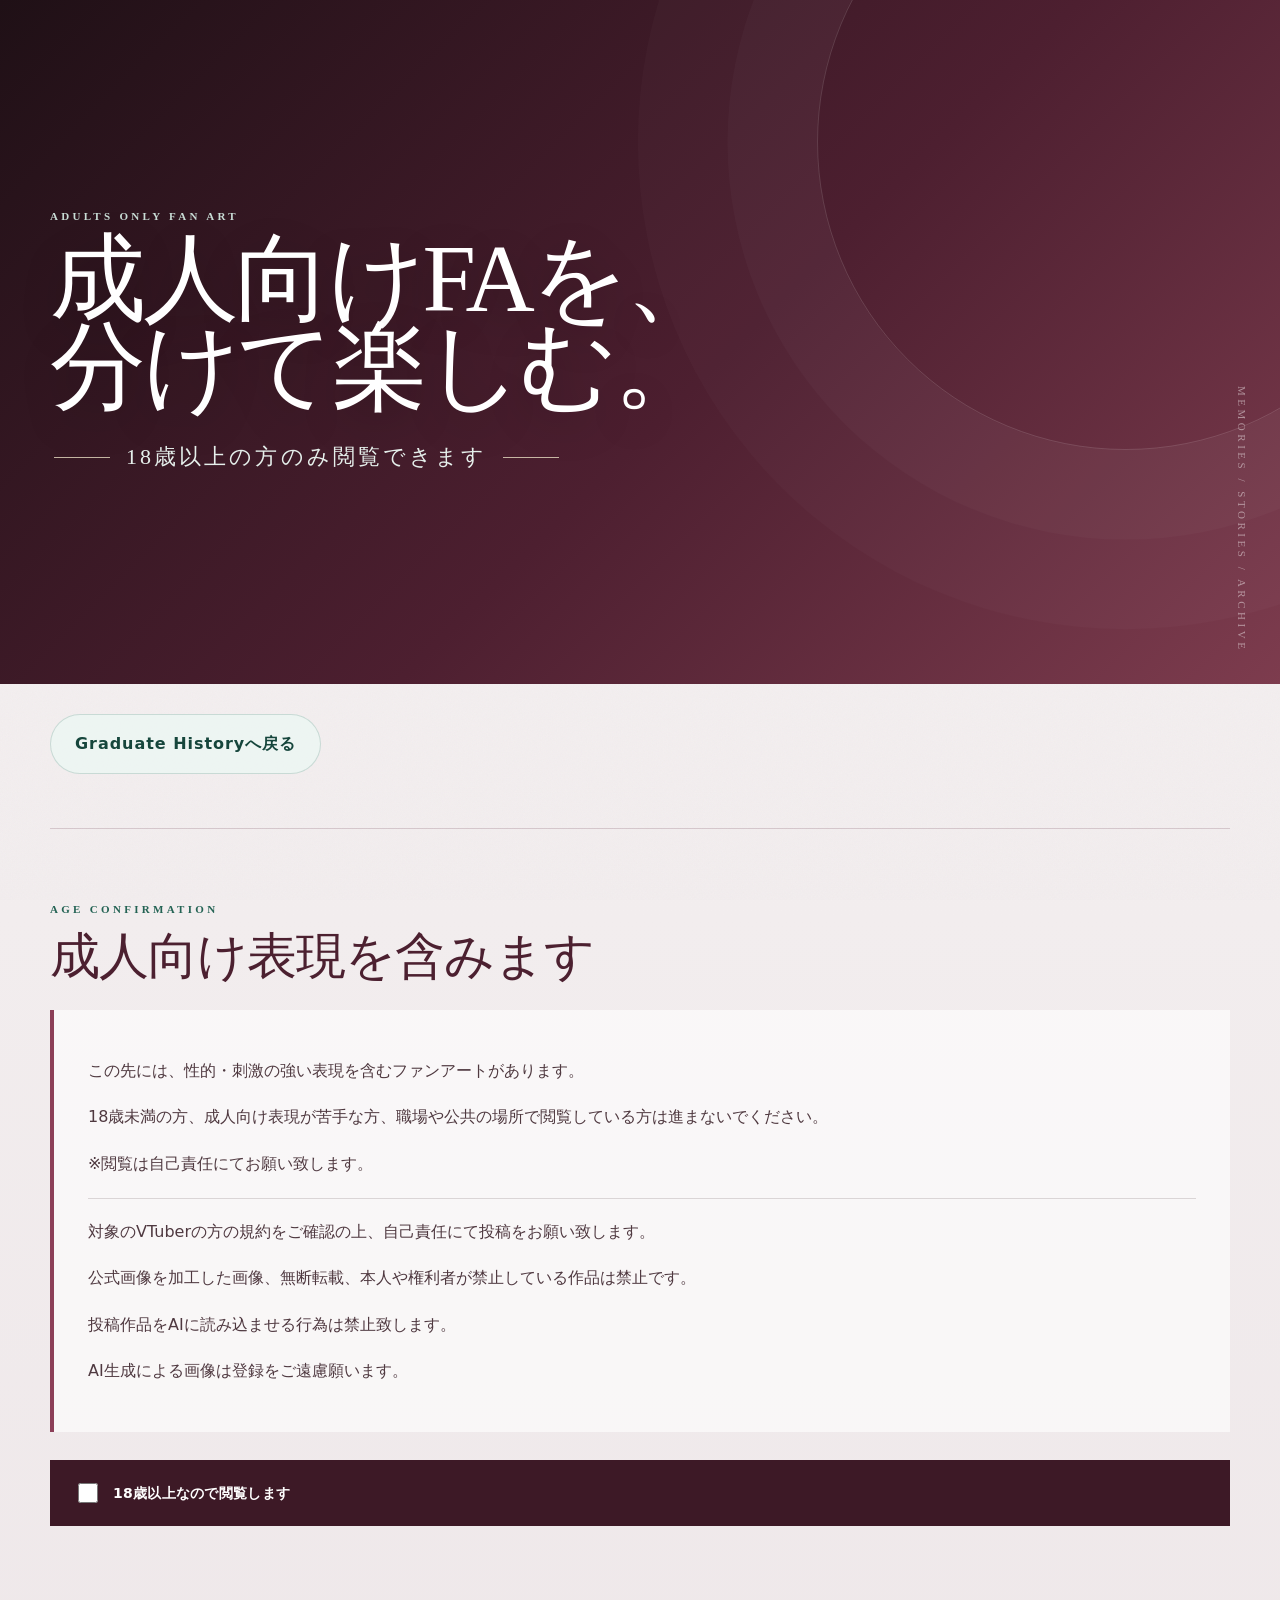
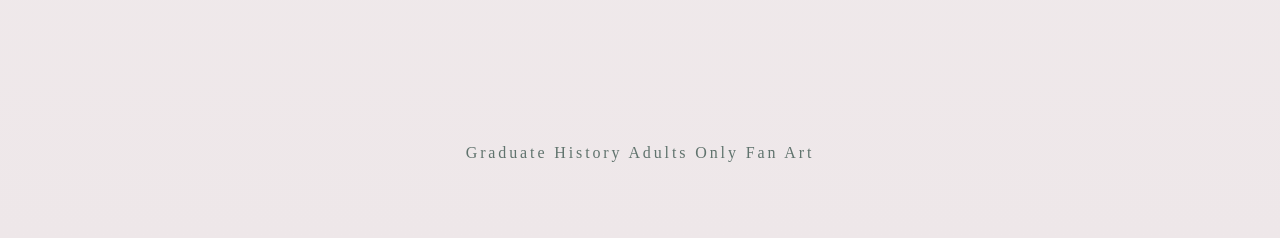
==== commit f3007efd: "Add files via upload" ====
--- a/adult-fanart/index.html
+++ b/adult-fanart/index.html
@@ -5,7 +5,7 @@
   <meta name="viewport" content="width=device-width,initial-scale=1">
   <title>成人向けFA | Graduate History</title>
   <meta name="description" content="18歳以上を対象としたGraduate Historyの成人向けファンアートページ">
-  <link rel="stylesheet" href="../styles.css?v=20260721-fa2">
+  <link rel="stylesheet" href="../styles.css?v=20260721-fa3">
 </head>
 <body class="fanart-page adult-fanart-page" data-fanart-category="adult">
 <header class="hero adult-fanart-hero">
@@ -22,12 +22,14 @@
     <p class="eyebrow">Age Confirmation</p>
     <h2>成人向け表現を含みます</h2>
     <div class="adult-warning">
-      <p>この先には、性的・刺激の強い表現を含むファンアートがあります。18歳未満の方、成人向け表現が苦手な方、職場や公共の場所で閲覧している方は進まないでください。</p>
-      <ul>
-        <li>未成年、年齢不明、または幼く見えるキャラクターを性的に描いた作品は禁止です。</li>
-        <li>実在人物を性的に加工した画像、無断転載、本人や権利者が禁止している作品は禁止です。</li>
-        <li>閲覧はご自身の判断で行い、苦手な表現がある場合はページを閉じてください。</li>
-      </ul>
+      <p>この先には、性的・刺激の強い表現を含むファンアートがあります。</p>
+      <p>18歳未満の方、成人向け表現が苦手な方、職場や公共の場所で閲覧している方は進まないでください。</p>
+      <p>※閲覧は自己責任にてお願い致します。</p>
+      <div class="adult-warning-divider" aria-hidden="true"></div>
+      <p>対象のVTuberの方の規約をご確認の上、自己責任にて投稿をお願い致します。</p>
+      <p>公式画像を加工した画像、無断転載、本人や権利者が禁止している作品は禁止です。</p>
+      <p>投稿作品をAIに読み込ませる行為は禁止致します。</p>
+      <p>AI生成による画像は登録をご遠慮願います。</p>
     </div>
     <label class="adult-confirm"><input id="adultConfirm" type="checkbox"> 18歳以上なので閲覧します</label>
   </section>
@@ -48,7 +50,7 @@
       <p class="fanart-protection-copy">掲載画像の無断保存・無断転載・無断使用・AI学習への利用は禁止です。</p>
     </section>
 
-    <section class="fanart-submit-section">
+    <section id="adultFanArtRegistration" class="fanart-submit-section">
       <div class="fanart-section-heading">
         <p class="eyebrow">Adults Only Contribution</p>
         <h2>成人向けFAを登録する</h2>
@@ -81,6 +83,6 @@
 </main>
 <footer><div class="wrap">Graduate History Adults Only Fan Art</div></footer>
 <script src="../config.js"></script>
-<script src="../fanart.js?v=20260721-fa2"></script>
+<script src="../fanart.js?v=20260721-fa3"></script>
 </body>
 </html>
--- a/styles.css
+++ b/styles.css
@@ -2366,3 +2366,96 @@
 @media (max-width:600px){
   .fanart-watermark{left:10px;right:10px;bottom:9px;font-size:9px}
 }
+
+/* ===== 2026-07-21 home community fan art section ===== */
+.home .home-fanart-panel{
+  position:relative;
+  width:var(--home-page-width);
+  margin:0;
+  padding:112px 0 104px;
+  overflow:hidden;
+  border-radius:0;
+  background:
+    radial-gradient(circle at 88% 12%,rgba(190,143,111,.17),transparent 26%),
+    linear-gradient(145deg,rgba(248,242,234,.98),rgba(230,241,236,.9));
+}
+.home .home-fanart-panel::before{
+  content:"FAN ART";
+  position:absolute;
+  right:-.03em;
+  top:20px;
+  color:rgba(77,111,99,.07);
+  font-family:Georgia,"Times New Roman",serif;
+  font-size:clamp(74px,12vw,168px);
+  line-height:1;
+  letter-spacing:-.07em;
+  pointer-events:none;
+}
+.home .home-fanart-panel::after{
+  content:"";
+  position:absolute;
+  left:0;
+  top:0;
+  width:100%;
+  height:1px;
+  background:linear-gradient(90deg,rgba(36,99,84,.32),transparent 72%);
+}
+.home .home-fanart-panel > *{position:relative;z-index:1}
+.home .home-fanart-heading{margin-bottom:48px}
+.home .home-fanart-panel .editorial-section-number{
+  color:rgba(36,99,84,.18);
+  text-shadow:0 12px 30px rgba(13,48,41,.05);
+}
+.home .home-fanart-panel .editorial-section-copy .section-copy{max-width:650px}
+.home .home-fanart-heading > .button{
+  align-self:end;
+  margin-bottom:5px;
+  white-space:nowrap;
+}
+.home .home-fanart-viewer{
+  min-height:520px;
+  background:
+    radial-gradient(circle at 78% 16%,rgba(207,171,113,.18),transparent 31%),
+    linear-gradient(145deg,#17352f,#244f44 58%,#18362f);
+  box-shadow:0 30px 90px rgba(18,55,47,.18);
+}
+.home .home-fanart-actions{gap:14px}
+.home .home-fanart-panel .fanart-protection-copy{margin-bottom:0}
+.home .home-fanart-panel .fanart-display-card figcaption{color:#f5f7f3}
+.home .home-fanart-panel .fanart-empty{color:#eef5f1}
+.home .home-fanart-panel .fanart-empty .empty-kicker{color:#d7bd7f}
+
+#fanArtRegistration,
+#adultFanArtRegistration{scroll-margin-top:28px}
+
+@media(max-width:1000px){
+  .home .home-fanart-heading > .button{
+    grid-column:2;
+    justify-self:start;
+    align-self:start;
+    margin-top:28px;
+    margin-bottom:0;
+  }
+}
+
+@media(max-width:720px){
+  .home .home-fanart-panel{padding:86px 0 78px}
+  .home .home-fanart-panel::before{top:28px;font-size:62px}
+  .home .home-fanart-heading{margin-bottom:34px}
+  .home .home-fanart-heading > .button{
+    grid-column:1;
+    margin-top:22px;
+  }
+  .home .home-fanart-viewer{min-height:360px}
+  .home .home-fanart-actions{align-items:stretch}
+  .home .home-fanart-actions .button{width:100%}
+}
+
+/* Adult FA notice divider */
+.adult-warning-divider {
+  width: 100%;
+  height: 1px;
+  margin: 1.15rem 0;
+  background: currentColor;
+  opacity: .18;
+}
